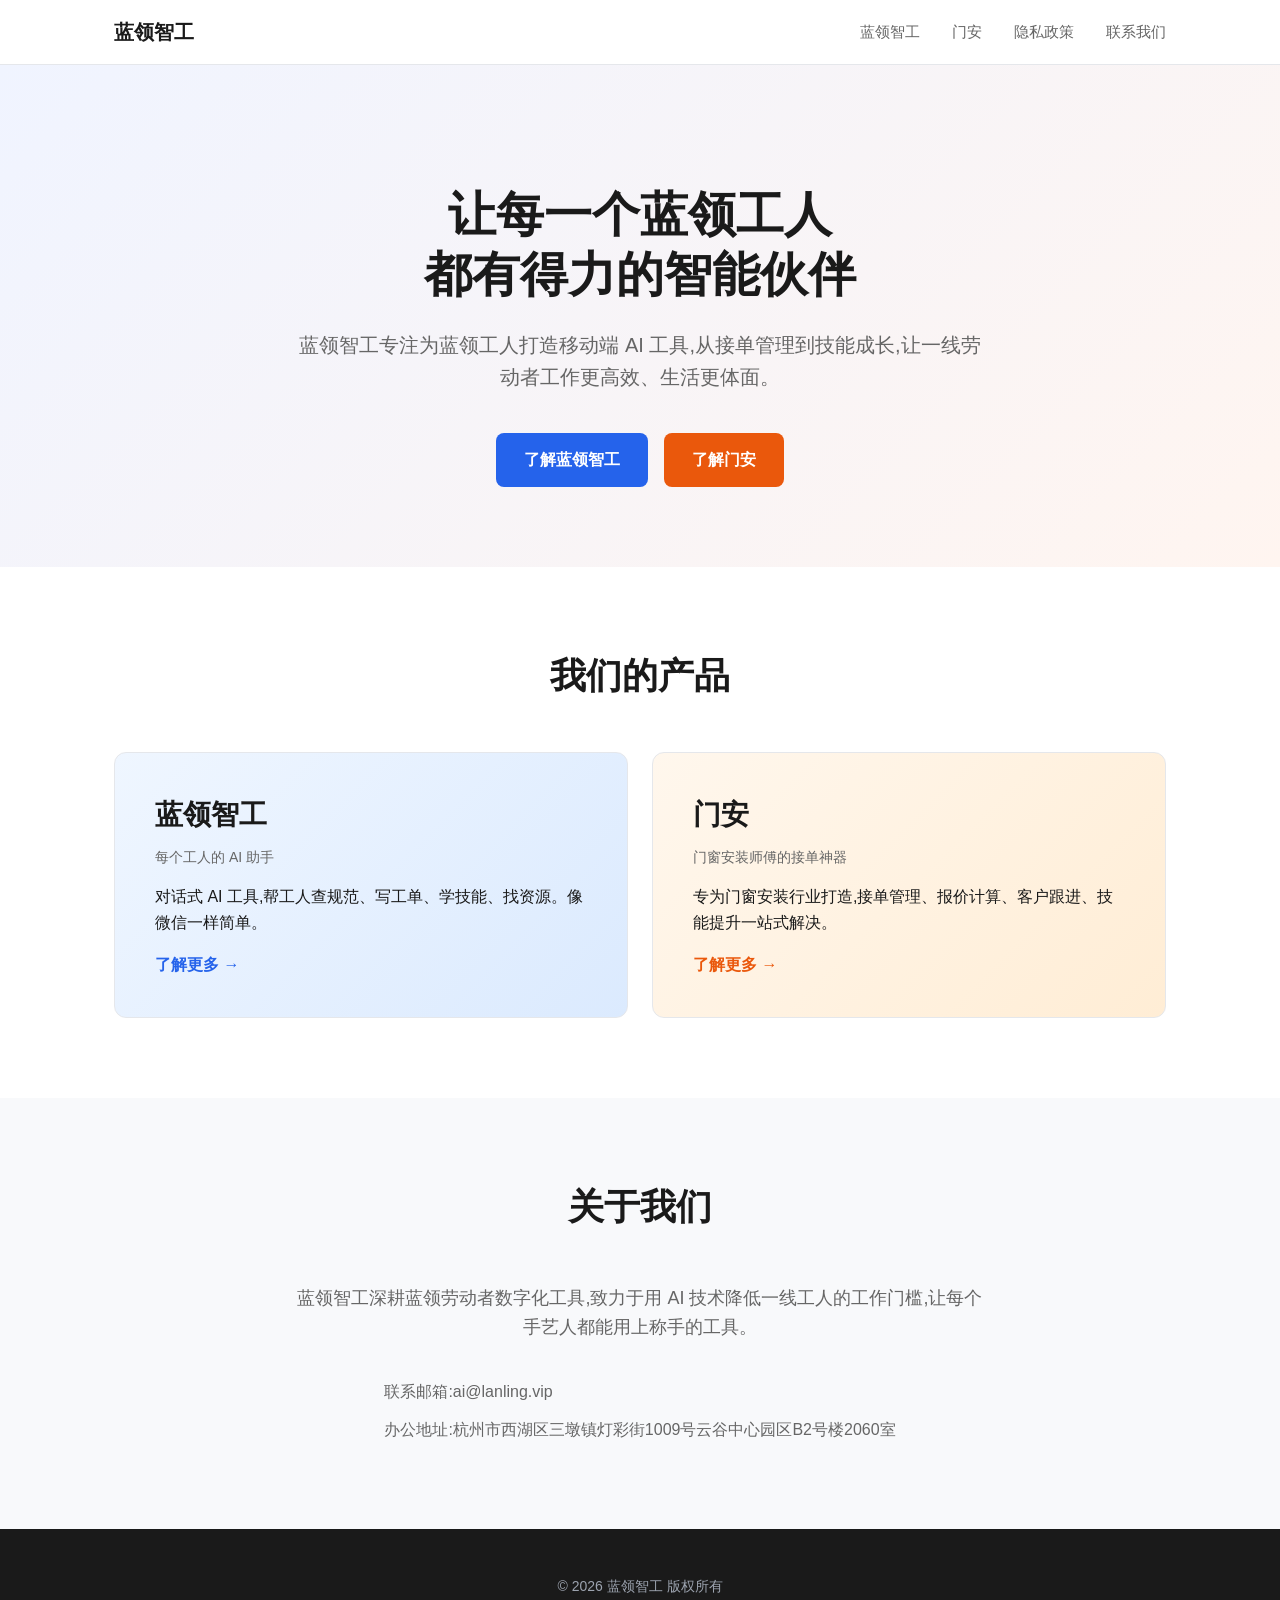
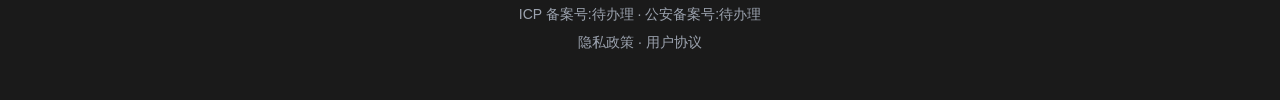
==== index.html @ a67dc8f7 "Initial site: 蓝领智工 placeholder + privacy/terms" ====
<!DOCTYPE html>
<html lang="zh-CN">
<head>
  <meta charset="UTF-8">
  <meta name="viewport" content="width=device-width, initial-scale=1.0">
  <title>蓝领智工 - 为蓝领工人打造的智能工具</title>
  <meta name="description" content="蓝领智工专注于为蓝领工人和门窗安装行业打造智能化的移动工具,旗下产品包括蓝领智工和门安。">
  <link rel="stylesheet" href="styles.css">
</head>
<body>
  <header class="site-header">
    <div class="container nav">
      <a href="index.html" class="logo">蓝领智工</a>
      <nav class="nav-links">
        <a href="lanlingzhigong.html">蓝领智工</a>
        <a href="menan.html">门安</a>
        <a href="privacy.html">隐私政策</a>
        <a href="#contact">联系我们</a>
      </nav>
    </div>
  </header>

  <section class="hero">
    <div class="container">
      <h1>让每一个蓝领工人<br>都有得力的智能伙伴</h1>
      <p class="lead">蓝领智工专注为蓝领工人打造移动端 AI 工具,从接单管理到技能成长,让一线劳动者工作更高效、生活更体面。</p>
      <div class="cta-group">
        <a href="lanlingzhigong.html" class="btn btn-primary">了解蓝领智工</a>
        <a href="menan.html" class="btn btn-secondary">了解门安</a>
      </div>
    </div>
  </section>

  <section class="products">
    <div class="container">
      <h2>我们的产品</h2>
      <div class="product-grid">
        <a href="lanlingzhigong.html" class="product-card product-blue">
          <h3>蓝领智工</h3>
          <p class="tagline">每个工人的 AI 助手</p>
          <p>对话式 AI 工具,帮工人查规范、写工单、学技能、找资源。像微信一样简单。</p>
          <span class="learn-more">了解更多 →</span>
        </a>
        <a href="menan.html" class="product-card product-orange">
          <h3>门安</h3>
          <p class="tagline">门窗安装师傅的接单神器</p>
          <p>专为门窗安装行业打造,接单管理、报价计算、客户跟进、技能提升一站式解决。</p>
          <span class="learn-more">了解更多 →</span>
        </a>
      </div>
    </div>
  </section>

  <section class="about" id="contact">
    <div class="container">
      <h2>关于我们</h2>
      <p>蓝领智工深耕蓝领劳动者数字化工具,致力于用 AI 技术降低一线工人的工作门槛,让每个手艺人都能用上称手的工具。</p>
      <ul class="contact-info">
        <li>联系邮箱:ai@lanling.vip</li>
        <li>办公地址:杭州市西湖区三墩镇灯彩街1009号云谷中心园区B2号楼2060室</li>
      </ul>
    </div>
  </section>

  <footer class="site-footer">
    <div class="container">
      <p>&copy; 2026 蓝领智工 版权所有</p>
      <p>
        <a href="https://beian.miit.gov.cn" target="_blank" rel="noopener">ICP 备案号:待办理</a>
        ·
        <a href="https://beian.mps.gov.cn" target="_blank" rel="noopener">公安备案号:待办理</a>
      </p>
      <p><a href="privacy.html">隐私政策</a> · <a href="terms.html">用户协议</a></p>
    </div>
  </footer>
</body>
</html>
---- styles.css ----
:root {
  --color-text: #1a1a1a;
  --color-text-muted: #666;
  --color-bg: #fff;
  --color-bg-alt: #f8f9fb;
  --color-border: #e5e7eb;
  --color-blue: #2563eb;
  --color-orange: #ea580c;
  --max-width: 1100px;
  --radius: 12px;
}

* { box-sizing: border-box; margin: 0; padding: 0; }

body {
  font-family: -apple-system, BlinkMacSystemFont, "PingFang SC", "Microsoft YaHei", sans-serif;
  color: var(--color-text);
  line-height: 1.6;
  background: var(--color-bg);
}

.container {
  max-width: var(--max-width);
  margin: 0 auto;
  padding: 0 24px;
}

.site-header {
  border-bottom: 1px solid var(--color-border);
  background: rgba(255,255,255,0.95);
  backdrop-filter: blur(8px);
  position: sticky;
  top: 0;
  z-index: 100;
}

.nav {
  display: flex;
  justify-content: space-between;
  align-items: center;
  height: 64px;
}

.logo {
  font-size: 20px;
  font-weight: 700;
  color: var(--color-text);
  text-decoration: none;
}

.nav-links {
  display: flex;
  gap: 32px;
}

.nav-links a {
  color: var(--color-text-muted);
  text-decoration: none;
  font-size: 15px;
  transition: color 0.2s;
}

.nav-links a:hover { color: var(--color-text); }

.hero {
  padding: 120px 0 80px;
  text-align: center;
  background: linear-gradient(135deg, #f0f4ff 0%, #fff5f0 100%);
}

.hero h1 {
  font-size: 48px;
  font-weight: 700;
  margin-bottom: 24px;
  line-height: 1.25;
}

.lead {
  font-size: 20px;
  color: var(--color-text-muted);
  max-width: 700px;
  margin: 0 auto 40px;
}

.cta-group {
  display: flex;
  gap: 16px;
  justify-content: center;
  flex-wrap: wrap;
}

.btn {
  display: inline-block;
  padding: 14px 28px;
  border-radius: 8px;
  text-decoration: none;
  font-weight: 600;
  font-size: 16px;
  transition: transform 0.15s, box-shadow 0.15s;
}

.btn:hover {
  transform: translateY(-1px);
  box-shadow: 0 4px 12px rgba(0,0,0,0.1);
}

.btn-primary { background: var(--color-blue); color: white; }
.btn-secondary { background: var(--color-orange); color: white; }

.products { padding: 80px 0; }

.products h2, .about h2, .features h2, .download-cta h2 {
  font-size: 36px;
  text-align: center;
  margin-bottom: 48px;
}

.product-grid {
  display: grid;
  grid-template-columns: repeat(auto-fit, minmax(320px, 1fr));
  gap: 24px;
}

.product-card {
  display: block;
  padding: 40px;
  border-radius: var(--radius);
  text-decoration: none;
  color: var(--color-text);
  transition: transform 0.2s, box-shadow 0.2s;
  border: 1px solid var(--color-border);
}

.product-card:hover {
  transform: translateY(-4px);
  box-shadow: 0 12px 32px rgba(0,0,0,0.08);
}

.product-blue { background: linear-gradient(135deg, #eff6ff 0%, #dbeafe 100%); }
.product-orange { background: linear-gradient(135deg, #fff7ed 0%, #ffedd5 100%); }

.product-card h3 { font-size: 28px; margin-bottom: 8px; }

.product-card .tagline {
  font-size: 14px;
  color: var(--color-text-muted);
  margin-bottom: 16px;
  font-weight: 500;
}

.product-card p { margin-bottom: 16px; }

.learn-more { color: var(--color-blue); font-weight: 600; }
.product-orange .learn-more { color: var(--color-orange); }

.about {
  padding: 80px 0;
  background: var(--color-bg-alt);
  text-align: center;
}

.about p {
  font-size: 18px;
  color: var(--color-text-muted);
  max-width: 700px;
  margin: 0 auto 32px;
}

.contact-info {
  list-style: none;
  display: inline-block;
  text-align: left;
}

.contact-info li {
  padding: 6px 0;
  color: var(--color-text-muted);
}

.product-hero {
  padding: 100px 0 80px;
  text-align: center;
}

.product-hero.blue { background: linear-gradient(135deg, #eff6ff 0%, #dbeafe 100%); }
.product-hero.orange { background: linear-gradient(135deg, #fff7ed 0%, #ffedd5 100%); }

.product-hero h1 { font-size: 48px; margin-bottom: 12px; }

.product-hero .tagline {
  font-size: 22px;
  color: var(--color-text-muted);
  margin-bottom: 24px;
}

.features { padding: 80px 0; }

.feature-grid {
  display: grid;
  grid-template-columns: repeat(auto-fit, minmax(280px, 1fr));
  gap: 32px;
}

.feature {
  text-align: center;
  padding: 24px;
}

.feature-icon { font-size: 40px; margin-bottom: 16px; }
.feature h3 { font-size: 20px; margin-bottom: 12px; }
.feature p { color: var(--color-text-muted); }

.download-cta {
  padding: 80px 0;
  background: var(--color-bg-alt);
  text-align: center;
}

.download-buttons {
  display: flex;
  gap: 24px;
  justify-content: center;
  flex-wrap: wrap;
  margin-top: 32px;
}

.download-card {
  padding: 24px 32px;
  background: white;
  border-radius: var(--radius);
  border: 1px solid var(--color-border);
  min-width: 220px;
}

.qr-placeholder {
  width: 160px;
  height: 160px;
  background: #f3f4f6;
  border: 2px dashed #d1d5db;
  margin: 0 auto 16px;
  display: flex;
  align-items: center;
  justify-content: center;
  color: #9ca3af;
  font-size: 14px;
}

.download-card h4 { font-size: 16px; margin-bottom: 4px; }
.download-card p { font-size: 13px; color: var(--color-text-muted); }

.site-footer {
  padding: 40px 0;
  background: #1a1a1a;
  color: #9ca3af;
  text-align: center;
}

.site-footer p { margin: 6px 0; font-size: 14px; }
.site-footer a { color: #9ca3af; text-decoration: none; }
.site-footer a:hover { color: white; }

.legal {
  padding: 60px 24px;
  max-width: 800px;
}

.legal h1 { font-size: 36px; margin-bottom: 12px; }
.legal h2 { font-size: 22px; margin: 32px 0 12px; }
.legal p, .legal li { margin-bottom: 12px; }
.legal ul, .legal ol { padding-left: 24px; margin-bottom: 16px; }

.legal .updated {
  color: var(--color-text-muted);
  font-size: 14px;
  margin-bottom: 32px;
}

@media (max-width: 768px) {
  .hero { padding: 60px 0 40px; }
  .hero h1, .product-hero h1 { font-size: 32px; }
  .products h2, .about h2, .features h2, .download-cta h2 { font-size: 28px; margin-bottom: 32px; }
  .lead { font-size: 16px; }
  .nav-links { gap: 12px; }
  .nav-links a { font-size: 13px; }
  .product-card { padding: 24px; }
  .product-card h3 { font-size: 22px; }
  .product-hero { padding: 60px 0 40px; }
  .product-hero .tagline { font-size: 18px; }
}
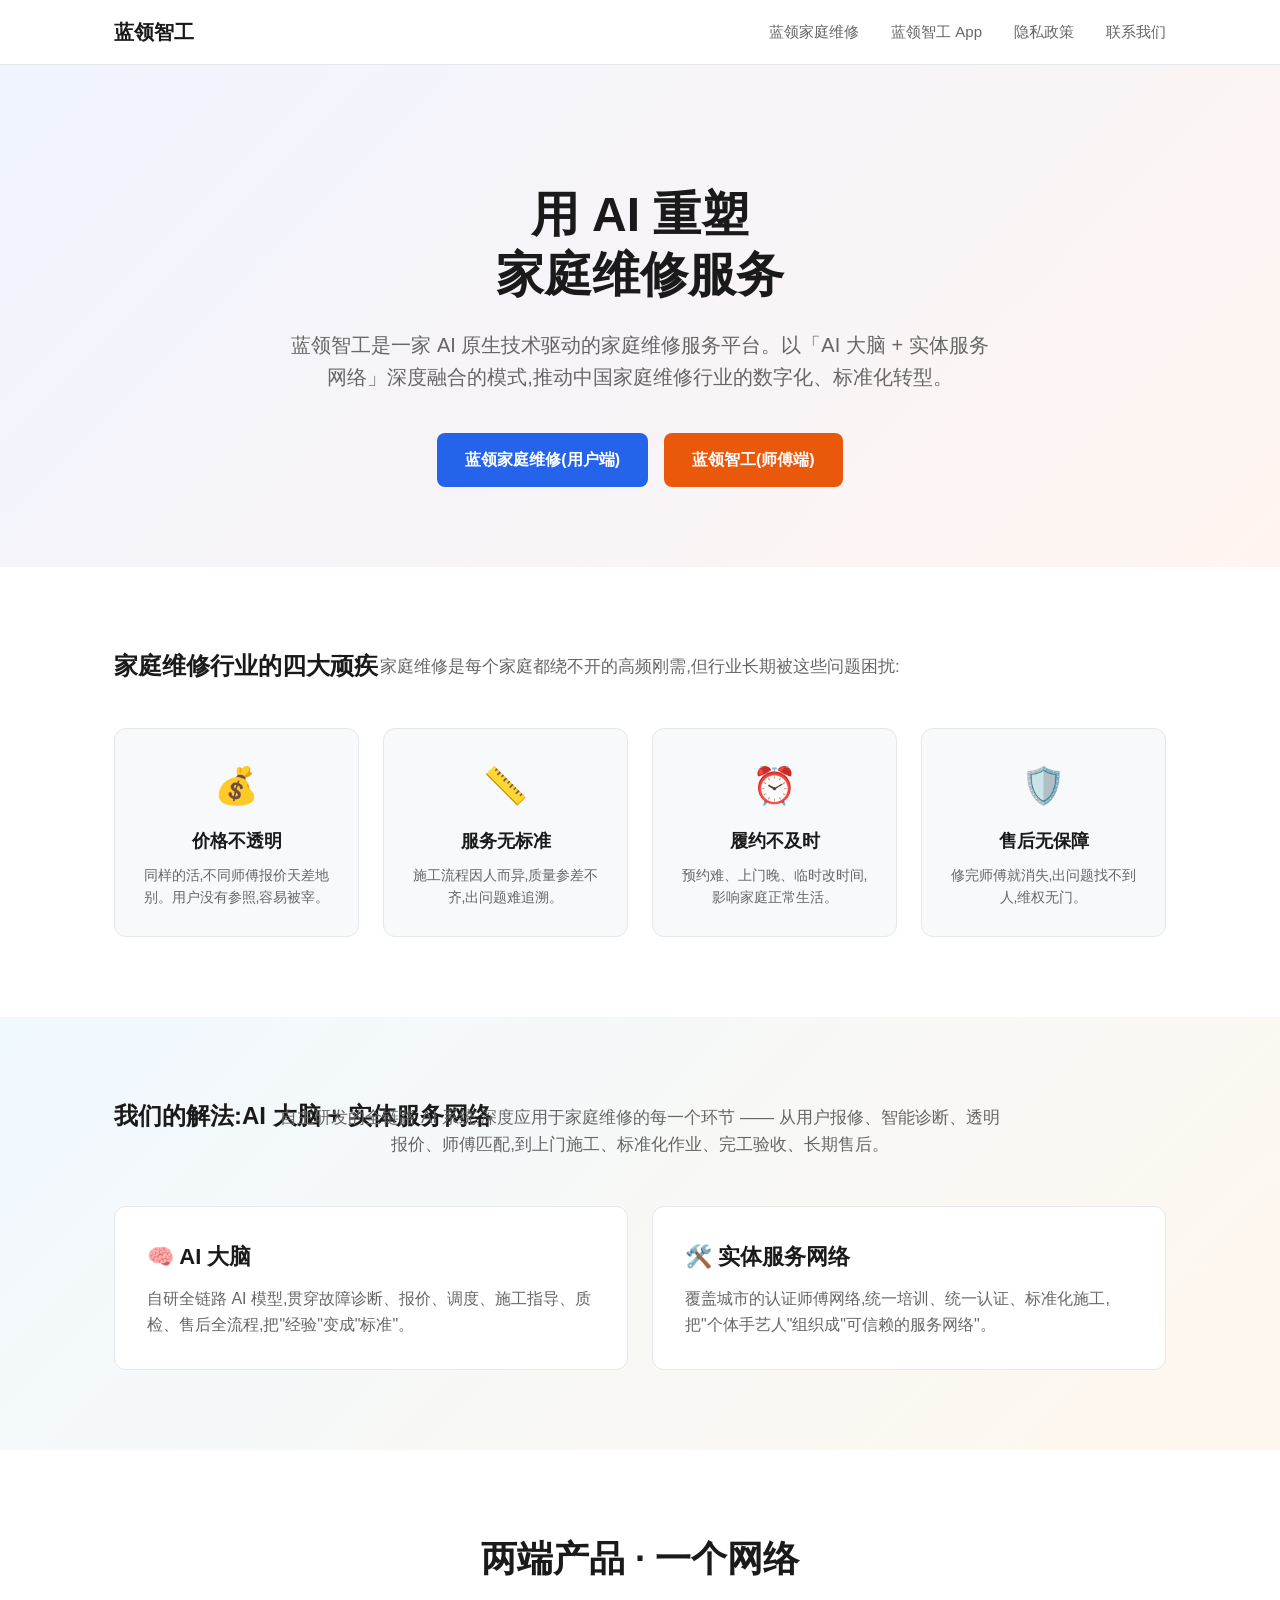
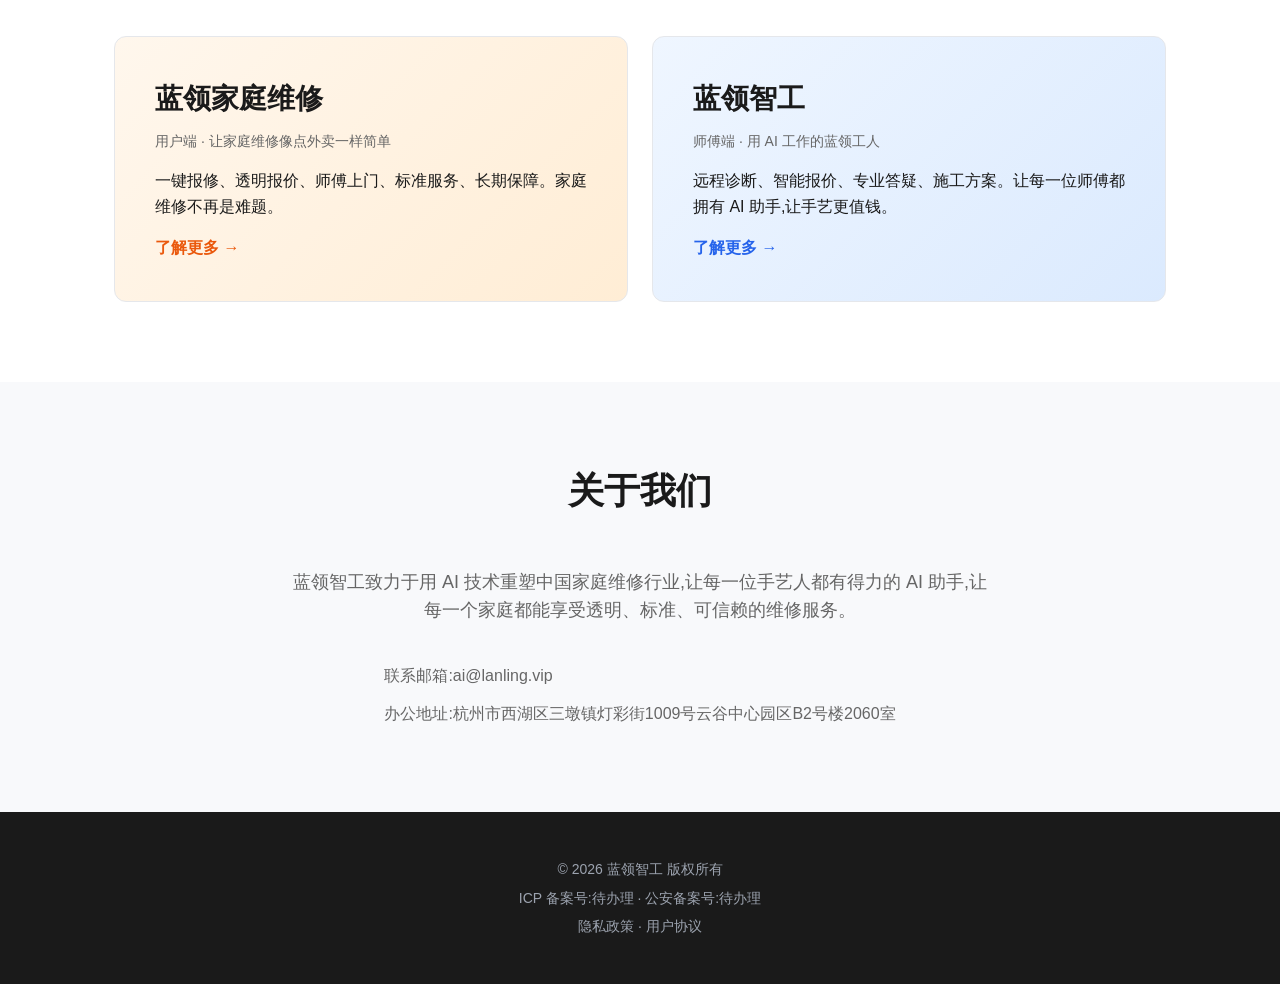
==== commit 37531fd9: "Rebrand: 蓝领智工 platform with 蓝领家庭维修 (consumer) + 蓝领智工 (worker) apps - Replace 门安 with 蓝领家庭维修 (consume" ====
--- a/index.html
+++ b/index.html
@@ -3,8 +3,8 @@
 <head>
   <meta charset="UTF-8">
   <meta name="viewport" content="width=device-width, initial-scale=1.0">
-  <title>蓝领智工 - 为蓝领工人打造的智能工具</title>
-  <meta name="description" content="蓝领智工专注于为蓝领工人和门窗安装行业打造智能化的移动工具,旗下产品包括蓝领智工和门安。">
+  <title>蓝领智工 - AI 原生的家庭维修服务平台</title>
+  <meta name="description" content="蓝领智工是一家 AI 原生技术驱动的家庭维修服务平台,以 AI 大脑 + 实体服务网络 模式推动中国家庭维修行业的数字化、标准化转型。旗下蓝领家庭维修 App 与蓝领智工 App。">
   <link rel="stylesheet" href="styles.css">
 </head>
 <body>
@@ -12,8 +12,8 @@
     <div class="container nav">
       <a href="index.html" class="logo">蓝领智工</a>
       <nav class="nav-links">
-        <a href="lanlingzhigong.html">蓝领智工</a>
-        <a href="menan.html">门安</a>
+        <a href="jiating.html">蓝领家庭维修</a>
+        <a href="lanlingzhigong.html">蓝领智工 App</a>
         <a href="privacy.html">隐私政策</a>
         <a href="#contact">联系我们</a>
       </nav>
@@ -22,29 +22,75 @@
 
   <section class="hero">
     <div class="container">
-      <h1>让每一个蓝领工人<br>都有得力的智能伙伴</h1>
-      <p class="lead">蓝领智工专注为蓝领工人打造移动端 AI 工具,从接单管理到技能成长,让一线劳动者工作更高效、生活更体面。</p>
+      <h1>用 AI 重塑<br>家庭维修服务</h1>
+      <p class="lead">蓝领智工是一家 AI 原生技术驱动的家庭维修服务平台。以「AI 大脑 + 实体服务网络」深度融合的模式,推动中国家庭维修行业的数字化、标准化转型。</p>
       <div class="cta-group">
-        <a href="lanlingzhigong.html" class="btn btn-primary">了解蓝领智工</a>
-        <a href="menan.html" class="btn btn-secondary">了解门安</a>
+        <a href="jiating.html" class="btn btn-primary">蓝领家庭维修(用户端)</a>
+        <a href="lanlingzhigong.html" class="btn btn-secondary">蓝领智工(师傅端)</a>
+      </div>
+    </div>
+  </section>
+
+  <section class="problem">
+    <div class="container">
+      <h2>家庭维修行业的四大顽疾</h2>
+      <p class="section-lead">家庭维修是每个家庭都绕不开的高频刚需,但行业长期被这些问题困扰:</p>
+      <div class="problem-grid">
+        <div class="problem-card">
+          <div class="problem-icon">💰</div>
+          <h3>价格不透明</h3>
+          <p>同样的活,不同师傅报价天差地别。用户没有参照,容易被宰。</p>
+        </div>
+        <div class="problem-card">
+          <div class="problem-icon">📏</div>
+          <h3>服务无标准</h3>
+          <p>施工流程因人而异,质量参差不齐,出问题难追溯。</p>
+        </div>
+        <div class="problem-card">
+          <div class="problem-icon">⏰</div>
+          <h3>履约不及时</h3>
+          <p>预约难、上门晚、临时改时间,影响家庭正常生活。</p>
+        </div>
+        <div class="problem-card">
+          <div class="problem-icon">🛡️</div>
+          <h3>售后无保障</h3>
+          <p>修完师傅就消失,出问题找不到人,维权无门。</p>
+        </div>
+      </div>
+    </div>
+  </section>
+
+  <section class="solution">
+    <div class="container">
+      <h2>我们的解法:AI 大脑 + 实体服务网络</h2>
+      <p class="section-lead">自主研发的全链路 AI 系统,深度应用于家庭维修的每一个环节 —— 从用户报修、智能诊断、透明报价、师傅匹配,到上门施工、标准化作业、完工验收、长期售后。</p>
+      <div class="solution-grid">
+        <div class="solution-item">
+          <h3>🧠 AI 大脑</h3>
+          <p>自研全链路 AI 模型,贯穿故障诊断、报价、调度、施工指导、质检、售后全流程,把"经验"变成"标准"。</p>
+        </div>
+        <div class="solution-item">
+          <h3>🛠️ 实体服务网络</h3>
+          <p>覆盖城市的认证师傅网络,统一培训、统一认证、标准化施工,把"个体手艺人"组织成"可信赖的服务网络"。</p>
+        </div>
       </div>
     </div>
   </section>
 
   <section class="products">
     <div class="container">
-      <h2>我们的产品</h2>
+      <h2>两端产品 · 一个网络</h2>
       <div class="product-grid">
+        <a href="jiating.html" class="product-card product-orange">
+          <h3>蓝领家庭维修</h3>
+          <p class="tagline">用户端 · 让家庭维修像点外卖一样简单</p>
+          <p>一键报修、透明报价、师傅上门、标准服务、长期保障。家庭维修不再是难题。</p>
+          <span class="learn-more">了解更多 →</span>
+        </a>
         <a href="lanlingzhigong.html" class="product-card product-blue">
           <h3>蓝领智工</h3>
-          <p class="tagline">每个工人的 AI 助手</p>
-          <p>对话式 AI 工具,帮工人查规范、写工单、学技能、找资源。像微信一样简单。</p>
-          <span class="learn-more">了解更多 →</span>
-        </a>
-        <a href="menan.html" class="product-card product-orange">
-          <h3>门安</h3>
-          <p class="tagline">门窗安装师傅的接单神器</p>
-          <p>专为门窗安装行业打造,接单管理、报价计算、客户跟进、技能提升一站式解决。</p>
+          <p class="tagline">师傅端 · 用 AI 工作的蓝领工人</p>
+          <p>远程诊断、智能报价、专业答疑、施工方案。让每一位师傅都拥有 AI 助手,让手艺更值钱。</p>
           <span class="learn-more">了解更多 →</span>
         </a>
       </div>
@@ -54,7 +100,7 @@
   <section class="about" id="contact">
     <div class="container">
       <h2>关于我们</h2>
-      <p>蓝领智工深耕蓝领劳动者数字化工具,致力于用 AI 技术降低一线工人的工作门槛,让每个手艺人都能用上称手的工具。</p>
+      <p>蓝领智工致力于用 AI 技术重塑中国家庭维修行业,让每一位手艺人都有得力的 AI 助手,让每一个家庭都能享受透明、标准、可信赖的维修服务。</p>
       <ul class="contact-info">
         <li>联系邮箱:ai@lanling.vip</li>
         <li>办公地址:杭州市西湖区三墩镇灯彩街1009号云谷中心园区B2号楼2060室</li>
--- a/styles.css
+++ b/styles.css
@@ -274,6 +274,116 @@
   font-size: 14px;
   margin-bottom: 32px;
 }
+
+.section-lead {
+  font-size: 17px;
+  color: var(--color-text-muted);
+  text-align: center;
+  max-width: 720px;
+  margin: -32px auto 48px;
+}
+
+.problem { padding: 80px 0; }
+
+.problem-grid {
+  display: grid;
+  grid-template-columns: repeat(auto-fit, minmax(220px, 1fr));
+  gap: 24px;
+}
+
+.problem-card {
+  padding: 28px 24px;
+  background: var(--color-bg-alt);
+  border-radius: var(--radius);
+  text-align: center;
+  border: 1px solid var(--color-border);
+}
+
+.problem-icon { font-size: 36px; margin-bottom: 12px; }
+.problem-card h3 { font-size: 18px; margin-bottom: 8px; }
+.problem-card p { font-size: 14px; color: var(--color-text-muted); }
+
+.solution {
+  padding: 80px 0;
+  background: linear-gradient(135deg, #f0f9ff 0%, #fff7ed 100%);
+}
+
+.solution-grid {
+  display: grid;
+  grid-template-columns: repeat(auto-fit, minmax(320px, 1fr));
+  gap: 24px;
+}
+
+.solution-item {
+  padding: 32px;
+  background: white;
+  border-radius: var(--radius);
+  border: 1px solid var(--color-border);
+}
+
+.solution-item h3 { font-size: 22px; margin-bottom: 12px; }
+.solution-item p { color: var(--color-text-muted); }
+
+.categories {
+  padding: 80px 0;
+  background: var(--color-bg-alt);
+}
+
+.category-grid {
+  display: grid;
+  grid-template-columns: repeat(auto-fit, minmax(150px, 1fr));
+  gap: 16px;
+  max-width: 900px;
+  margin: 0 auto;
+}
+
+.category-card {
+  padding: 24px 16px;
+  background: white;
+  border-radius: var(--radius);
+  text-align: center;
+  border: 1px solid var(--color-border);
+  transition: transform 0.2s, box-shadow 0.2s;
+}
+
+.category-card:hover {
+  transform: translateY(-3px);
+  box-shadow: 0 8px 20px rgba(0,0,0,0.06);
+}
+
+.category-icon { font-size: 32px; margin-bottom: 8px; }
+.category-card h3 { font-size: 15px; font-weight: 500; }
+
+.how-it-works { padding: 80px 0; }
+
+.steps {
+  display: grid;
+  grid-template-columns: repeat(auto-fit, minmax(180px, 1fr));
+  gap: 16px;
+  max-width: 1000px;
+  margin: 0 auto;
+}
+
+.step { text-align: center; padding: 16px; }
+
+.step-num {
+  width: 44px;
+  height: 44px;
+  border-radius: 50%;
+  background: var(--color-orange);
+  color: white;
+  display: inline-flex;
+  align-items: center;
+  justify-content: center;
+  font-size: 18px;
+  font-weight: 700;
+  margin-bottom: 16px;
+}
+
+.step h3 { font-size: 16px; margin-bottom: 8px; }
+.step p { font-size: 14px; color: var(--color-text-muted); }
+
+.features-alt { background: var(--color-bg-alt); }
 
 @media (max-width: 768px) {
   .hero { padding: 60px 0 40px; }
